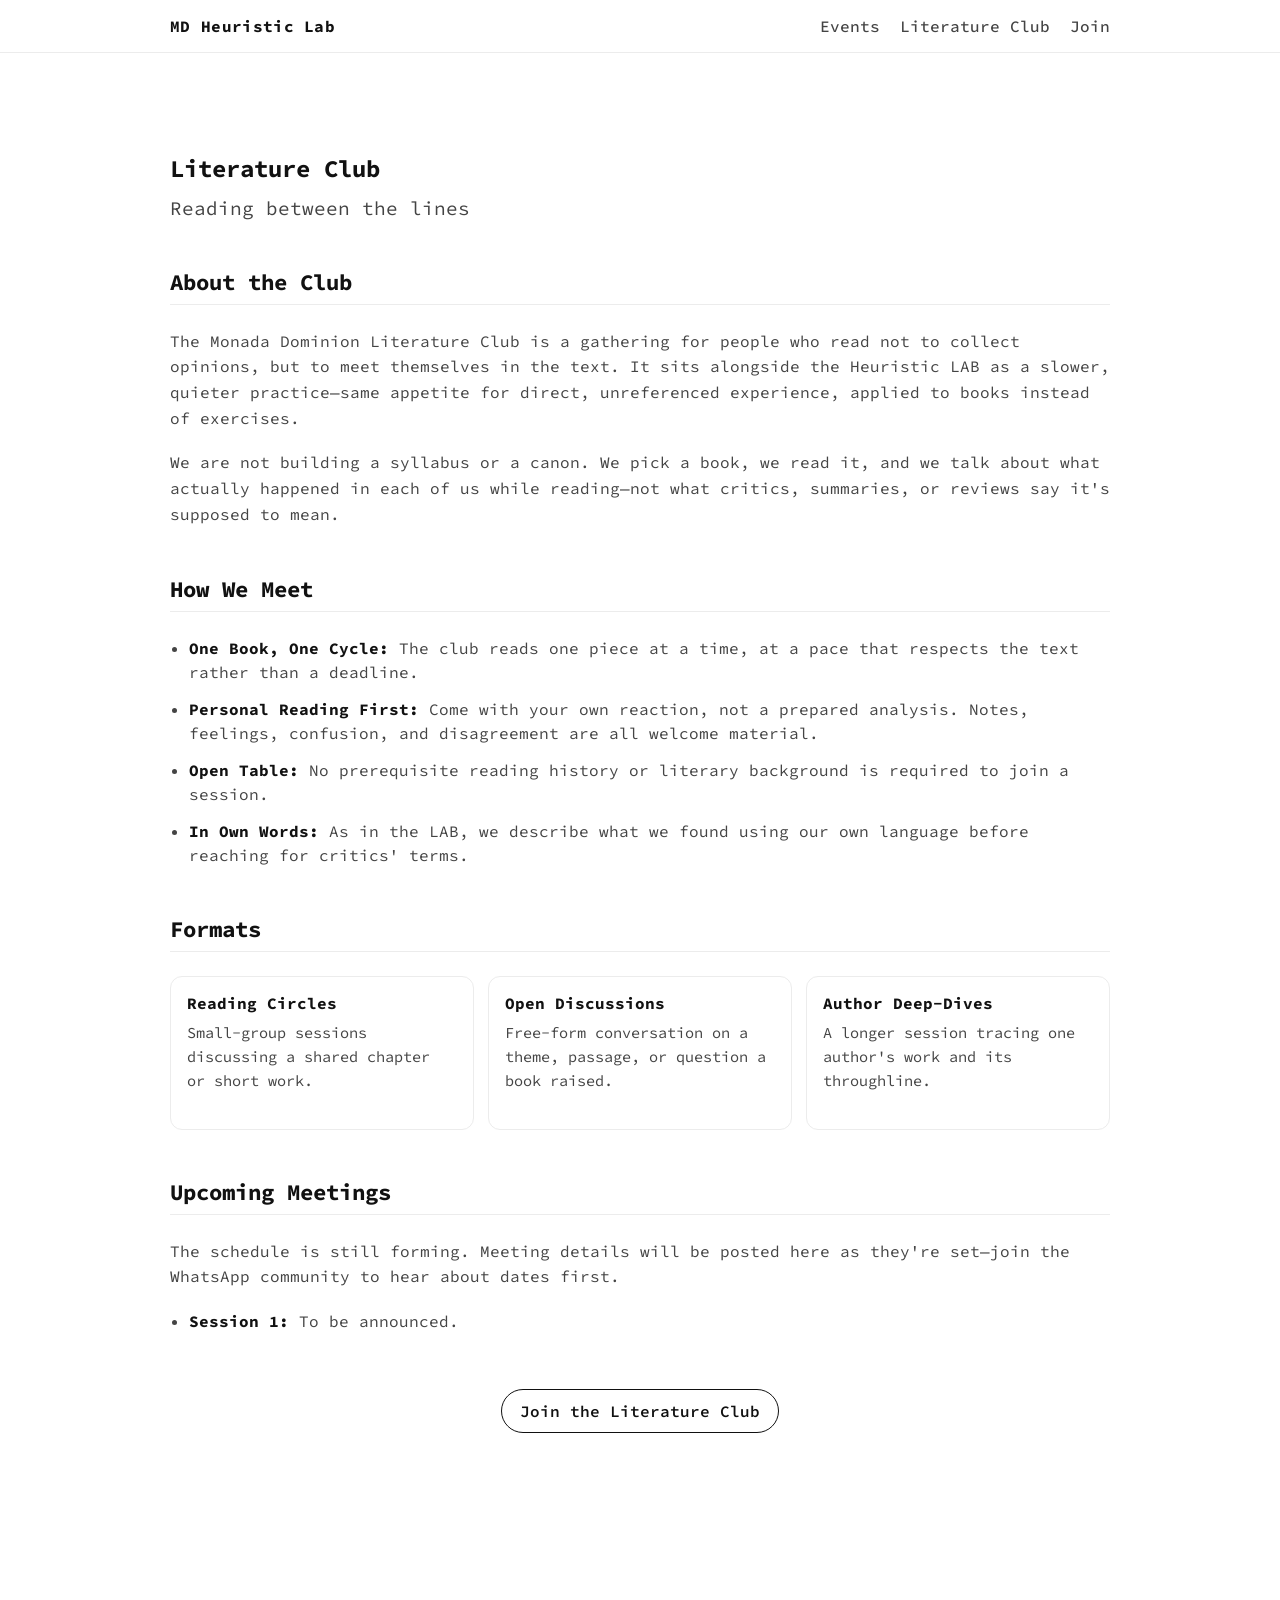
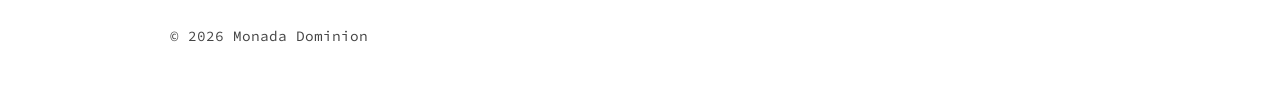
==== literature-club/index.html @ 8b305895 "Literature Club template" ====
<!doctype html>
<html lang="en">
  <head>
    <meta charset="UTF-8" />
    <meta name="viewport" content="width=device-width, initial-scale=1.0" />
    <title>Literature Club - MD Heuristic Lab</title>
    <link rel="preconnect" href="https://fonts.googleapis.com" />
    <link rel="preconnect" href="https://fonts.gstatic.com" crossorigin />
    <link
      href="https://fonts.googleapis.com/css2?family=Source+Code+Pro:wght@400;500;700&display=swap"
      rel="stylesheet"
    />
    <link rel="stylesheet" href="../styles.css" />
  </head>
  <body>
    <header class="top-menu">
      <nav class="menu-wrap" aria-label="Main navigation">
        <a href="../index.html" class="brand glow-text">MD Heuristic Lab</a>
        <ul class="menu-links">
          <li><a href="../index.html#events">Events</a></li>
          <li><a href="index.html">Literature Club</a></li>
          <li><a href="../index.html#join">Join</a></li>
        </ul>
      </nav>
    </header>

    <main>
      <section class="section">
        <h1 class="glow-text">Literature Club</h1>
        <p class="subtitle">Reading between the lines</p>

        <div class="content-block">
          <h2>About the Club</h2>
          <p>The Monada Dominion Literature Club is a gathering for people who read not to collect opinions, but to meet themselves in the text. It sits alongside the Heuristic LAB as a slower, quieter practice—same appetite for direct, unreferenced experience, applied to books instead of exercises.</p>
          <p>We are not building a syllabus or a canon. We pick a book, we read it, and we talk about what actually happened in each of us while reading—not what critics, summaries, or reviews say it's supposed to mean.</p>
        </div>

        <div class="content-block">
          <h2>How We Meet</h2>
          <ul>
            <li><strong>One Book, One Cycle:</strong> The club reads one piece at a time, at a pace that respects the text rather than a deadline.</li>
            <li><strong>Personal Reading First:</strong> Come with your own reaction, not a prepared analysis. Notes, feelings, confusion, and disagreement are all welcome material.</li>
            <li><strong>Open Table:</strong> No prerequisite reading history or literary background is required to join a session.</li>
            <li><strong>In Own Words:</strong> As in the LAB, we describe what we found using our own language before reaching for critics' terms.</li>
          </ul>
        </div>

        <div class="content-block">
          <h2>Formats</h2>
          <div class="event-grid">
            <article class="event-card">
              <h3 class="glow-text">Reading Circles</h3>
              <p>Small-group sessions discussing a shared chapter or short work.</p>
            </article>
            <article class="event-card">
              <h3 class="glow-text">Open Discussions</h3>
              <p>Free-form conversation on a theme, passage, or question a book raised.</p>
            </article>
            <article class="event-card">
              <h3 class="glow-text">Author Deep-Dives</h3>
              <p>A longer session tracing one author's work and its throughline.</p>
            </article>
          </div>
        </div>

        <div class="content-block">
          <h2>Upcoming Meetings</h2>
          <p>The schedule is still forming. Meeting details will be posted here as they're set—join the WhatsApp community to hear about dates first.</p>
          <ul>
            <li><strong>Session 1:</strong> To be announced.</li>
          </ul>
        </div>

        <div class="content-block" style="text-align: center; margin-bottom: 5rem;">
          <a href="../index.html#join" class="cta-button">Join the Literature Club</a>
        </div>
      </section>
    </main>

    <footer class="footer">
      <p>© 2026 Monada Dominion</p>
    </footer>
  </body>
</html>
---- styles.css ----
:root {
  --bg: #ffffff;
  --text: #111111;
  --muted: #444444;
  --line: #ececec;
  --glow-soft: rgba(70, 120, 255, 0.2);
  --glow-mid: rgba(70, 120, 255, 0.33);
}

* {
  box-sizing: border-box;
}

html,
body {
  margin: 0;
  padding: 0;
  background: var(--bg);
  color: var(--text);
  font-family: "Source Code Pro", ui-monospace, SFMono-Regular, Menlo, Monaco,
    Consolas, "Liberation Mono", "Courier New", monospace;
  scroll-behavior: smooth;
}

a {
  color: inherit;
  text-decoration: none;
}

.top-menu {
  position: sticky;
  top: 0;
  z-index: 10;
  background: rgba(255, 255, 255, 0.9);
  border-bottom: 1px solid var(--line);
  backdrop-filter: blur(8px);
}

.menu-wrap {
  max-width: 980px;
  margin: 0 auto;
  padding: 1rem 1.25rem;
  display: flex;
  justify-content: space-between;
  align-items: center;
}

.brand {
  font-weight: 700;
  letter-spacing: 0.02em;
}

.menu-links {
  list-style: none;
  margin: 0;
  padding: 0;
  display: flex;
  gap: 1.25rem;
}

.menu-links a {
  font-weight: 500;
  color: var(--muted);
}

.menu-links a:hover {
  color: var(--text);
}

.section {
  max-width: 980px;
  margin: 0 auto;
  padding: 5rem 1.25rem;
}

.hero {
  min-height: 52vh;
  display: grid;
  align-content: center;
  gap: 0.5rem;
  border-bottom: 1px solid var(--line);
}

.hero h1 {
  margin: 0;
  font-size: clamp(2rem, 6vw, 4rem);
  line-height: 1.05;
}

.hero p {
  margin: 0;
  color: var(--muted);
  font-size: clamp(1rem, 2vw, 1.125rem);
}

.events h2,
.cta h2 {
  margin: 0 0 1.25rem;
  font-size: 1.4rem;
}

.event-grid {
  display: grid;
  grid-template-columns: repeat(3, minmax(0, 1fr));
  gap: 0.9rem;
}

.event-card {
  border: 1px solid var(--line);
  border-radius: 12px;
  padding: 1rem;
  transition: transform 160ms ease, box-shadow 220ms ease, border-color 220ms ease;
  height: 100%;
}

.event-card:hover {
  border-color: var(--text);
  box-shadow: 0 4px 20px var(--glow-soft);
  transform: translateY(-2px);
}

.event-card h3 {
  margin: 0 0 0.5rem;
  font-size: 1rem;
}

.event-card p {
  margin: 0;
  color: var(--muted);
  font-size: 0.95rem;
  line-height: 1.5;
}

.cta {
  border-top: 1px solid var(--line);
  border-bottom: 1px solid var(--line);
}

.cta-button {
  display: inline-block;
  margin-top: 0.5rem;
  padding: 0.7rem 1.1rem;
  border: 1px solid var(--text);
  border-radius: 999px;
  font-weight: 600;
  transition: transform 160ms ease, box-shadow 220ms ease, background 220ms ease;
}

.cta-button:hover {
  transform: translateY(-1px);
  background: #fafafa;
  box-shadow: 0 0 0 1px #fff, 0 0 18px var(--glow-soft);
}

.footer {
  max-width: 980px;
  margin: 0 auto;
  padding: 1.2rem 1.25rem 2rem;
  color: var(--muted);
  font-size: 0.9rem;
}

.glow-text {
  animation: textGlow 4.2s ease-in-out infinite alternate;
}

@keyframes textGlow {
  0% {
    text-shadow: 0 0 0 transparent;
  }
  100% {
    text-shadow: 0 0 8px var(--glow-soft), 0 0 20px var(--glow-mid);
  }
}

/* Content Pages */
.subtitle {
  color: var(--muted);
  font-size: 1.2rem;
  margin-top: -0.5rem;
  margin-bottom: 2rem;
}

.content-block {
  margin-top: 3rem;
}

.content-block h2 {
  font-size: 1.4rem;
  margin-bottom: 1.5rem;
  border-bottom: 1px solid var(--line);
  padding-bottom: 0.5rem;
}

.content-block p {
  line-height: 1.6;
  margin-bottom: 1.2rem;
  color: var(--muted);
}

.content-block ul, 
.content-block ol {
  padding-left: 1.2rem;
  margin-bottom: 1.5rem;
  color: var(--muted);
}

.content-block li {
  margin-bottom: 0.8rem;
  line-height: 1.5;
}

.content-block strong {
  color: var(--text);
}

@media (max-width: 820px) {
  .event-grid {
    grid-template-columns: 1fr;
  }

  .menu-links {
    gap: 0.8rem;
  }
}
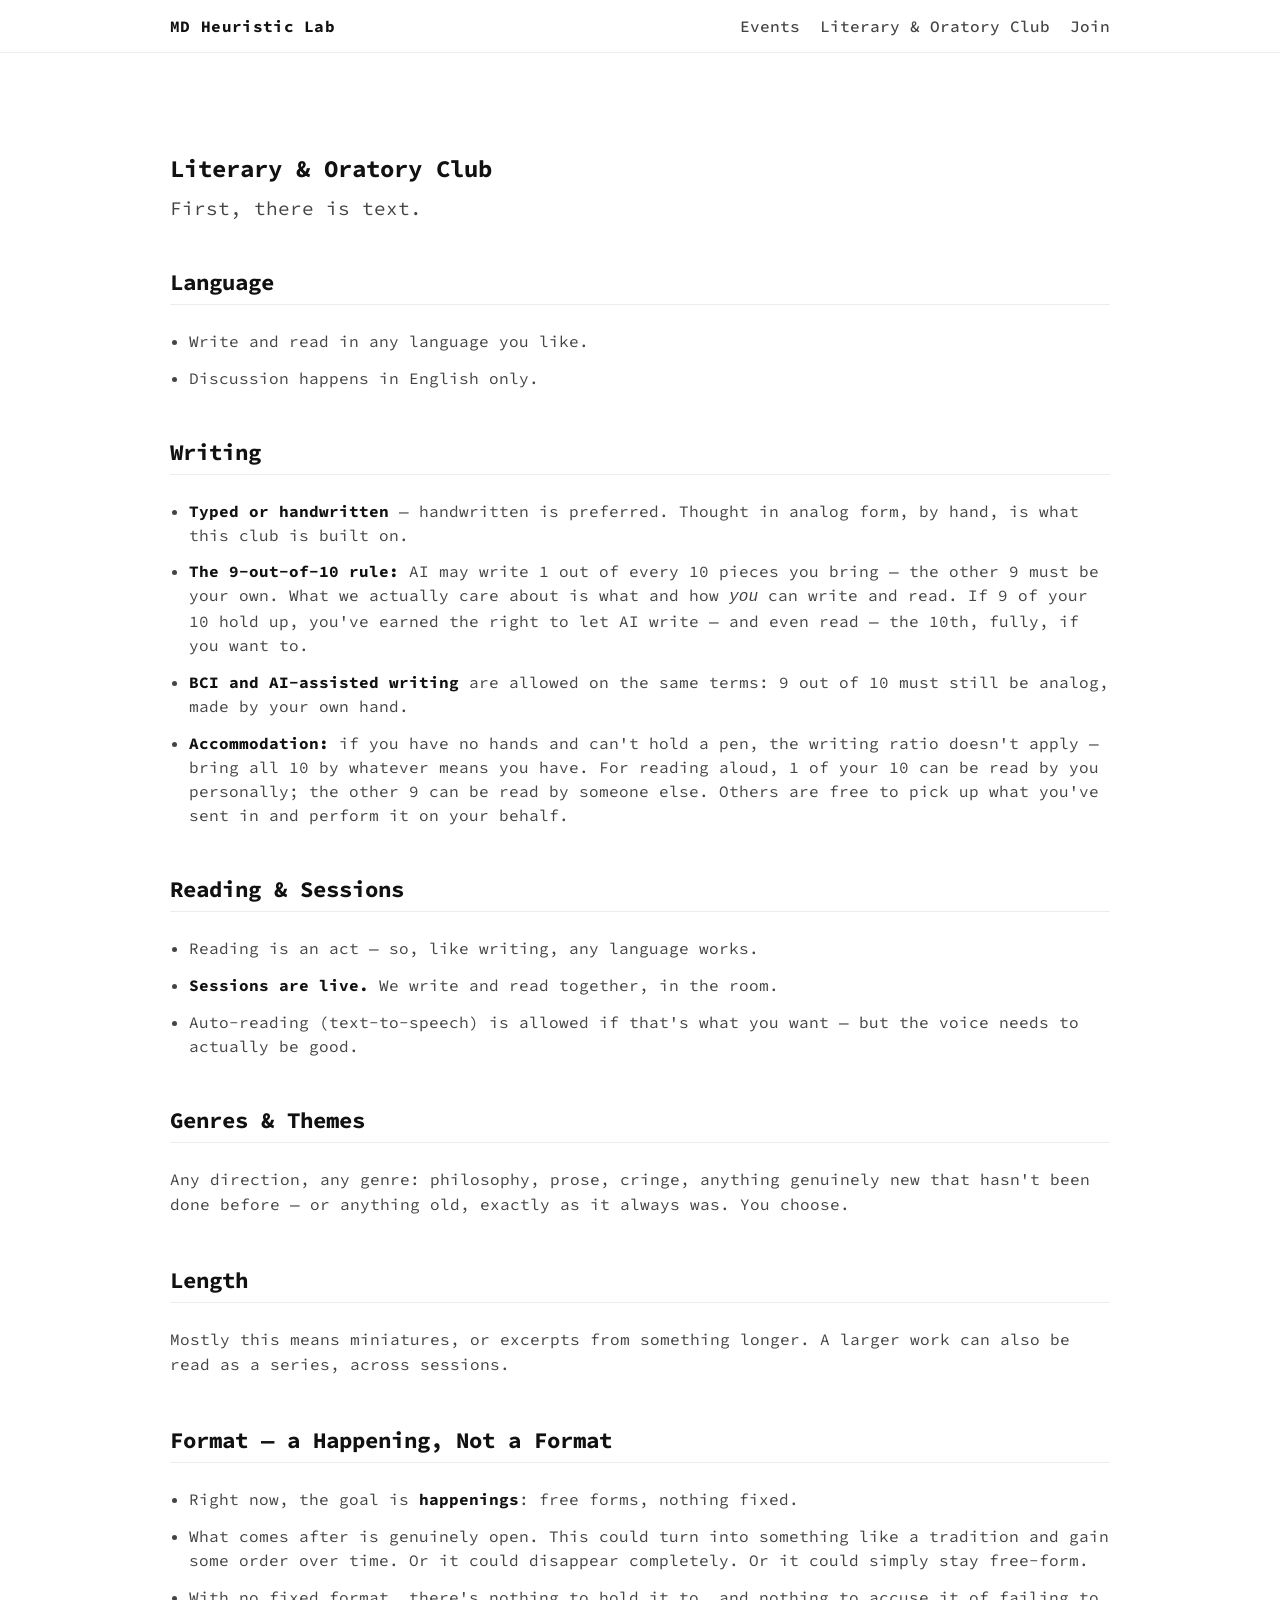
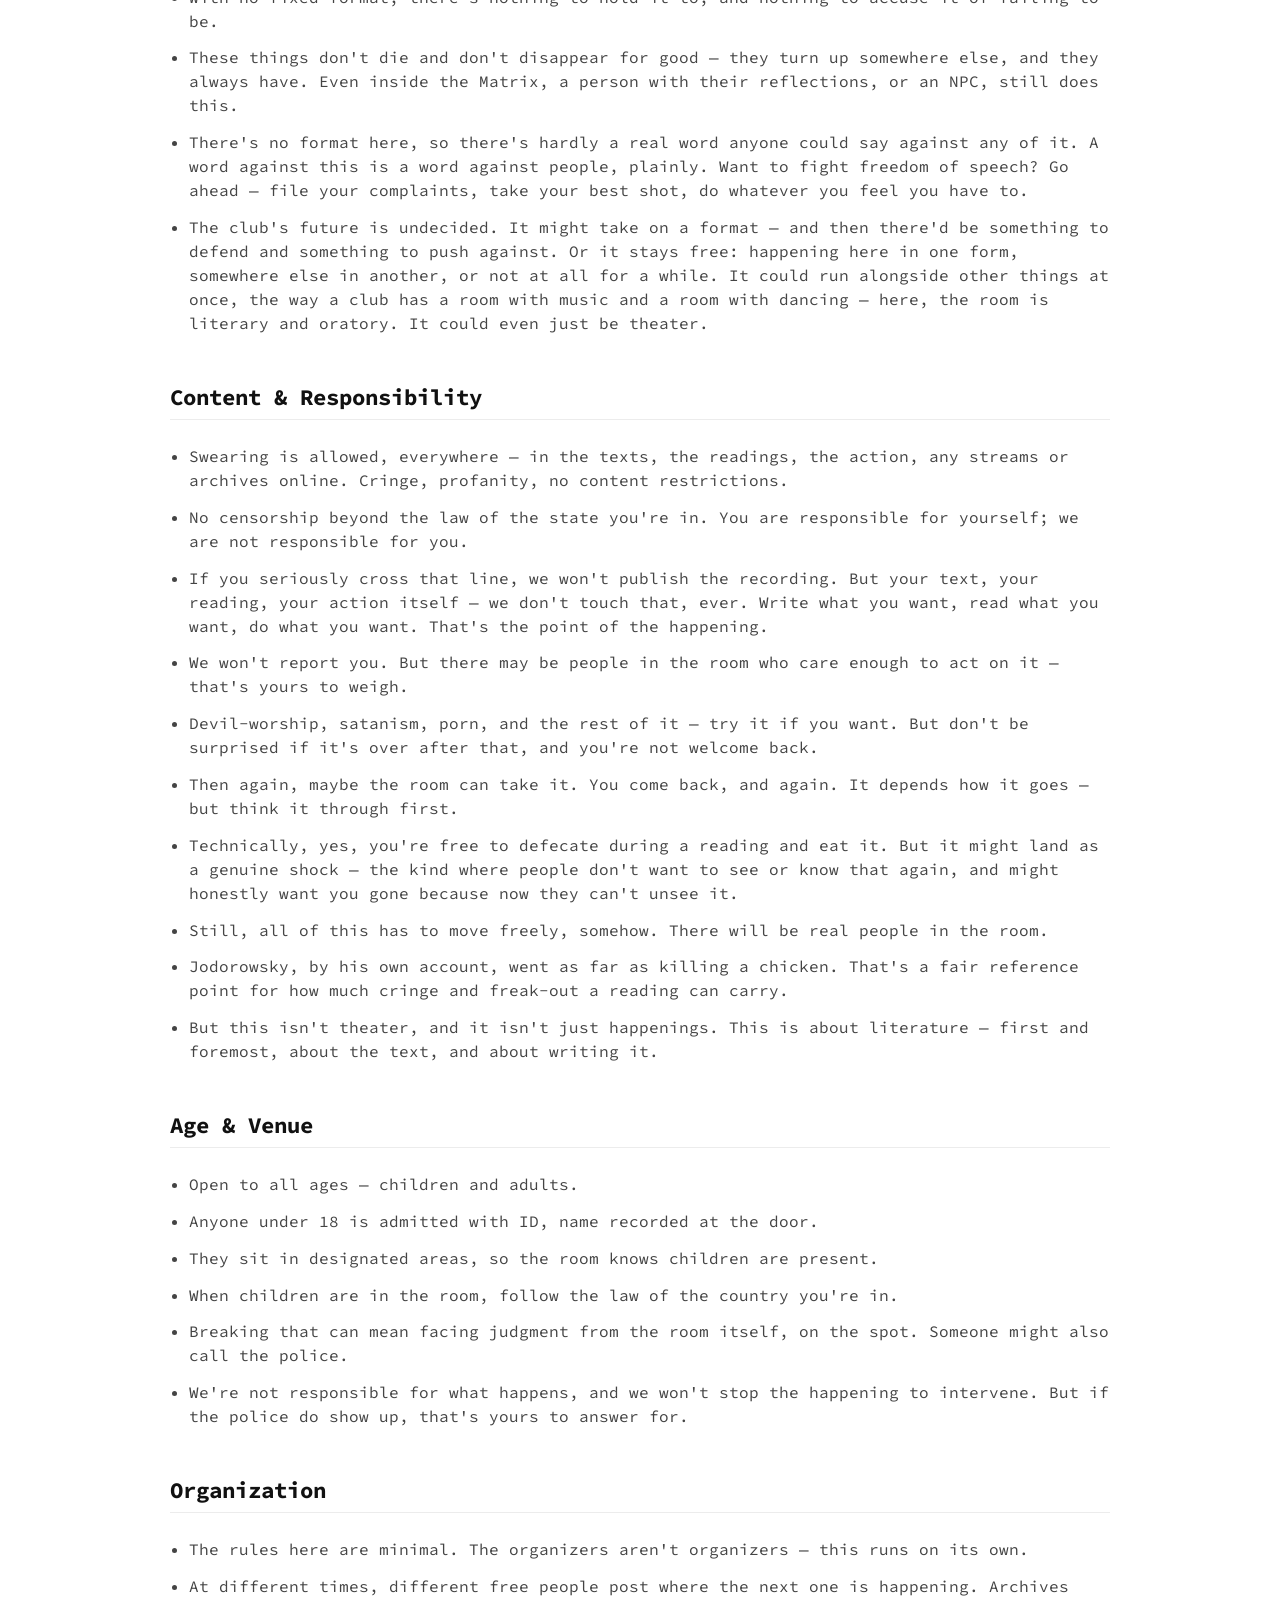
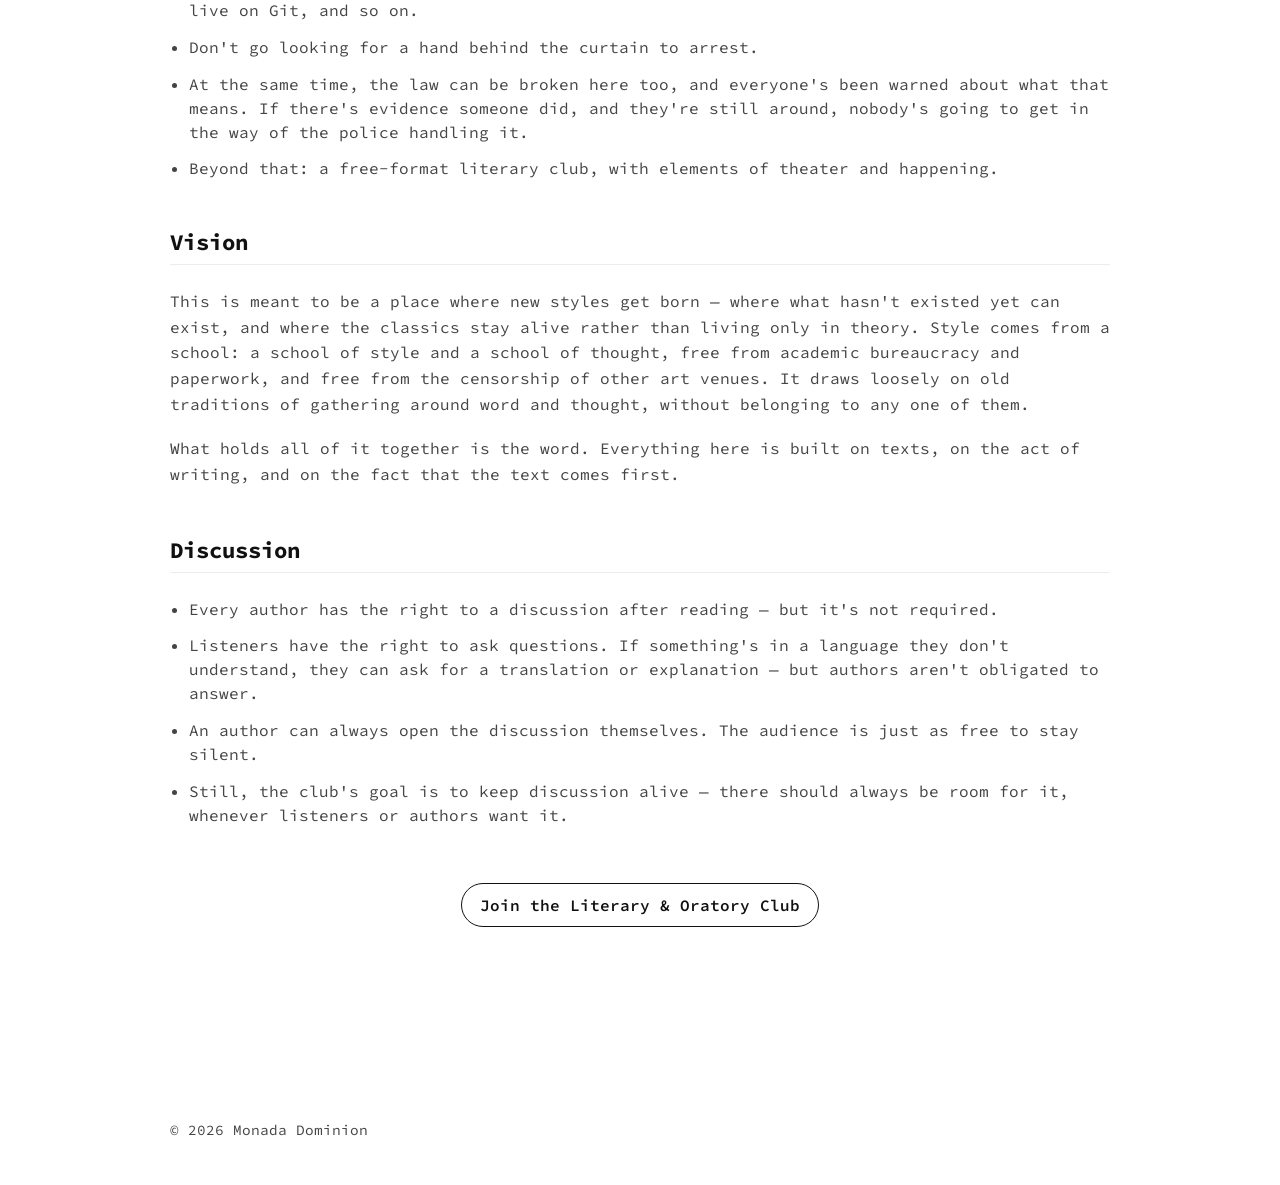
==== commit 62f94039: "Literature Club prototype" ====
--- a/literature-club/index.html
+++ b/literature-club/index.html
@@ -3,7 +3,7 @@
   <head>
     <meta charset="UTF-8" />
     <meta name="viewport" content="width=device-width, initial-scale=1.0" />
-    <title>Literature Club - MD Heuristic Lab</title>
+    <title>Literary & Oratory Club - MD Heuristic Lab</title>
     <link rel="preconnect" href="https://fonts.googleapis.com" />
     <link rel="preconnect" href="https://fonts.gstatic.com" crossorigin />
     <link
@@ -18,7 +18,7 @@
         <a href="../index.html" class="brand glow-text">MD Heuristic Lab</a>
         <ul class="menu-links">
           <li><a href="../index.html#events">Events</a></li>
-          <li><a href="index.html">Literature Club</a></li>
+          <li><a href="index.html">Literary & Oratory Club</a></li>
           <li><a href="../index.html#join">Join</a></li>
         </ul>
       </nav>
@@ -26,53 +26,115 @@
 
     <main>
       <section class="section">
-        <h1 class="glow-text">Literature Club</h1>
-        <p class="subtitle">Reading between the lines</p>
+        <h1 class="glow-text">Literary & Oratory Club</h1>
+        <p class="subtitle">First, there is text.</p>
 
         <div class="content-block">
-          <h2>About the Club</h2>
-          <p>The Monada Dominion Literature Club is a gathering for people who read not to collect opinions, but to meet themselves in the text. It sits alongside the Heuristic LAB as a slower, quieter practice—same appetite for direct, unreferenced experience, applied to books instead of exercises.</p>
-          <p>We are not building a syllabus or a canon. We pick a book, we read it, and we talk about what actually happened in each of us while reading—not what critics, summaries, or reviews say it's supposed to mean.</p>
-        </div>
-
-        <div class="content-block">
-          <h2>How We Meet</h2>
+          <h2>Language</h2>
           <ul>
-            <li><strong>One Book, One Cycle:</strong> The club reads one piece at a time, at a pace that respects the text rather than a deadline.</li>
-            <li><strong>Personal Reading First:</strong> Come with your own reaction, not a prepared analysis. Notes, feelings, confusion, and disagreement are all welcome material.</li>
-            <li><strong>Open Table:</strong> No prerequisite reading history or literary background is required to join a session.</li>
-            <li><strong>In Own Words:</strong> As in the LAB, we describe what we found using our own language before reaching for critics' terms.</li>
+            <li>Write and read in any language you like.</li>
+            <li>Discussion happens in English only.</li>
           </ul>
         </div>
 
         <div class="content-block">
-          <h2>Formats</h2>
-          <div class="event-grid">
-            <article class="event-card">
-              <h3 class="glow-text">Reading Circles</h3>
-              <p>Small-group sessions discussing a shared chapter or short work.</p>
-            </article>
-            <article class="event-card">
-              <h3 class="glow-text">Open Discussions</h3>
-              <p>Free-form conversation on a theme, passage, or question a book raised.</p>
-            </article>
-            <article class="event-card">
-              <h3 class="glow-text">Author Deep-Dives</h3>
-              <p>A longer session tracing one author's work and its throughline.</p>
-            </article>
-          </div>
+          <h2>Writing</h2>
+          <ul>
+            <li><strong>Typed or handwritten</strong> — handwritten is preferred. Thought in analog form, by hand, is what this club is built on.</li>
+            <li><strong>The 9-out-of-10 rule:</strong> AI may write 1 out of every 10 pieces you bring — the other 9 must be your own. What we actually care about is what and how <em>you</em> can write and read. If 9 of your 10 hold up, you've earned the right to let AI write — and even read — the 10th, fully, if you want to.</li>
+            <li><strong>BCI and AI-assisted writing</strong> are allowed on the same terms: 9 out of 10 must still be analog, made by your own hand.</li>
+            <li><strong>Accommodation:</strong> if you have no hands and can't hold a pen, the writing ratio doesn't apply — bring all 10 by whatever means you have. For reading aloud, 1 of your 10 can be read by you personally; the other 9 can be read by someone else. Others are free to pick up what you've sent in and perform it on your behalf.</li>
+          </ul>
         </div>
 
         <div class="content-block">
-          <h2>Upcoming Meetings</h2>
-          <p>The schedule is still forming. Meeting details will be posted here as they're set—join the WhatsApp community to hear about dates first.</p>
+          <h2>Reading & Sessions</h2>
           <ul>
-            <li><strong>Session 1:</strong> To be announced.</li>
+            <li>Reading is an act — so, like writing, any language works.</li>
+            <li><strong>Sessions are live.</strong> We write and read together, in the room.</li>
+            <li>Auto-reading (text-to-speech) is allowed if that's what you want — but the voice needs to actually be good.</li>
+          </ul>
+        </div>
+
+        <div class="content-block">
+          <h2>Genres & Themes</h2>
+          <p>Any direction, any genre: philosophy, prose, cringe, anything genuinely new that hasn't been done before — or anything old, exactly as it always was. You choose.</p>
+        </div>
+
+        <div class="content-block">
+          <h2>Length</h2>
+          <p>Mostly this means miniatures, or excerpts from something longer. A larger work can also be read as a series, across sessions.</p>
+        </div>
+
+        <div class="content-block">
+          <h2>Format — a Happening, Not a Format</h2>
+          <ul>
+            <li>Right now, the goal is <strong>happenings</strong>: free forms, nothing fixed.</li>
+            <li>What comes after is genuinely open. This could turn into something like a tradition and gain some order over time. Or it could disappear completely. Or it could simply stay free-form.</li>
+            <li>With no fixed format, there's nothing to hold it to, and nothing to accuse it of failing to be.</li>
+            <li>These things don't die and don't disappear for good — they turn up somewhere else, and they always have. Even inside the Matrix, a person with their reflections, or an NPC, still does this.</li>
+            <li>There's no format here, so there's hardly a real word anyone could say against any of it. A word against this is a word against people, plainly. Want to fight freedom of speech? Go ahead — file your complaints, take your best shot, do whatever you feel you have to.</li>
+            <li>The club's future is undecided. It might take on a format — and then there'd be something to defend and something to push against. Or it stays free: happening here in one form, somewhere else in another, or not at all for a while. It could run alongside other things at once, the way a club has a room with music and a room with dancing — here, the room is literary and oratory. It could even just be theater.</li>
+          </ul>
+        </div>
+
+        <div class="content-block">
+          <h2>Content & Responsibility</h2>
+          <ul>
+            <li>Swearing is allowed, everywhere — in the texts, the readings, the action, any streams or archives online. Cringe, profanity, no content restrictions.</li>
+            <li>No censorship beyond the law of the state you're in. You are responsible for yourself; we are not responsible for you.</li>
+            <li>If you seriously cross that line, we won't publish the recording. But your text, your reading, your action itself — we don't touch that, ever. Write what you want, read what you want, do what you want. That's the point of the happening.</li>
+            <li>We won't report you. But there may be people in the room who care enough to act on it — that's yours to weigh.</li>
+            <li>Devil-worship, satanism, porn, and the rest of it — try it if you want. But don't be surprised if it's over after that, and you're not welcome back.</li>
+            <li>Then again, maybe the room can take it. You come back, and again. It depends how it goes — but think it through first.</li>
+            <li>Technically, yes, you're free to defecate during a reading and eat it. But it might land as a genuine shock — the kind where people don't want to see or know that again, and might honestly want you gone because now they can't unsee it.</li>
+            <li>Still, all of this has to move freely, somehow. There will be real people in the room.</li>
+            <li>Jodorowsky, by his own account, went as far as killing a chicken. That's a fair reference point for how much cringe and freak-out a reading can carry.</li>
+            <li>But this isn't theater, and it isn't just happenings. This is about literature — first and foremost, about the text, and about writing it.</li>
+          </ul>
+        </div>
+
+        <div class="content-block">
+          <h2>Age & Venue</h2>
+          <ul>
+            <li>Open to all ages — children and adults.</li>
+            <li>Anyone under 18 is admitted with ID, name recorded at the door.</li>
+            <li>They sit in designated areas, so the room knows children are present.</li>
+            <li>When children are in the room, follow the law of the country you're in.</li>
+            <li>Breaking that can mean facing judgment from the room itself, on the spot. Someone might also call the police.</li>
+            <li>We're not responsible for what happens, and we won't stop the happening to intervene. But if the police do show up, that's yours to answer for.</li>
+          </ul>
+        </div>
+
+        <div class="content-block">
+          <h2>Organization</h2>
+          <ul>
+            <li>The rules here are minimal. The organizers aren't organizers — this runs on its own.</li>
+            <li>At different times, different free people post where the next one is happening. Archives live on Git, and so on.</li>
+            <li>Don't go looking for a hand behind the curtain to arrest.</li>
+            <li>At the same time, the law can be broken here too, and everyone's been warned about what that means. If there's evidence someone did, and they're still around, nobody's going to get in the way of the police handling it.</li>
+            <li>Beyond that: a free-format literary club, with elements of theater and happening.</li>
+          </ul>
+        </div>
+
+        <div class="content-block">
+          <h2>Vision</h2>
+          <p>This is meant to be a place where new styles get born — where what hasn't existed yet can exist, and where the classics stay alive rather than living only in theory. Style comes from a school: a school of style and a school of thought, free from academic bureaucracy and paperwork, and free from the censorship of other art venues. It draws loosely on old traditions of gathering around word and thought, without belonging to any one of them.</p>
+          <p>What holds all of it together is the word. Everything here is built on texts, on the act of writing, and on the fact that the text comes first.</p>
+        </div>
+
+        <div class="content-block">
+          <h2>Discussion</h2>
+          <ul>
+            <li>Every author has the right to a discussion after reading — but it's not required.</li>
+            <li>Listeners have the right to ask questions. If something's in a language they don't understand, they can ask for a translation or explanation — but authors aren't obligated to answer.</li>
+            <li>An author can always open the discussion themselves. The audience is just as free to stay silent.</li>
+            <li>Still, the club's goal is to keep discussion alive — there should always be room for it, whenever listeners or authors want it.</li>
           </ul>
         </div>
 
         <div class="content-block" style="text-align: center; margin-bottom: 5rem;">
-          <a href="../index.html#join" class="cta-button">Join the Literature Club</a>
+          <a href="../index.html#join" class="cta-button">Join the Literary & Oratory Club</a>
         </div>
       </section>
     </main>
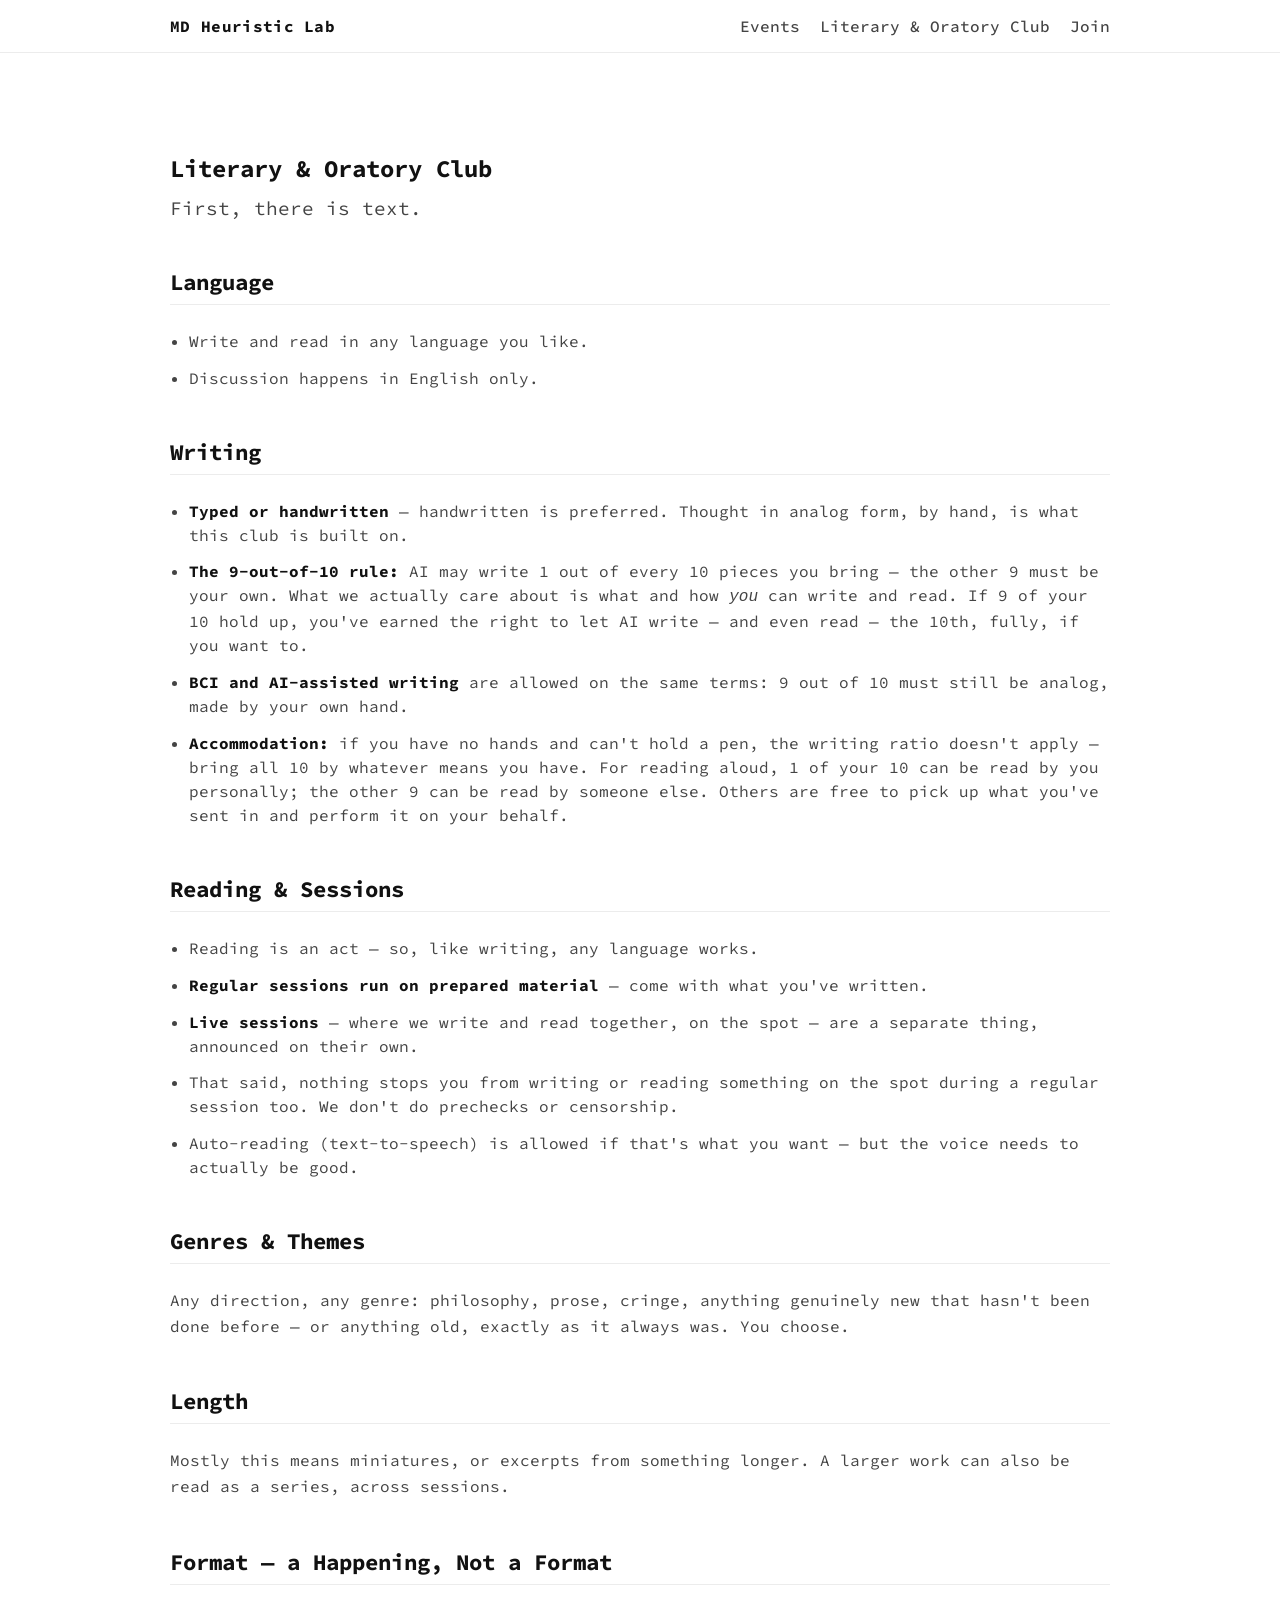
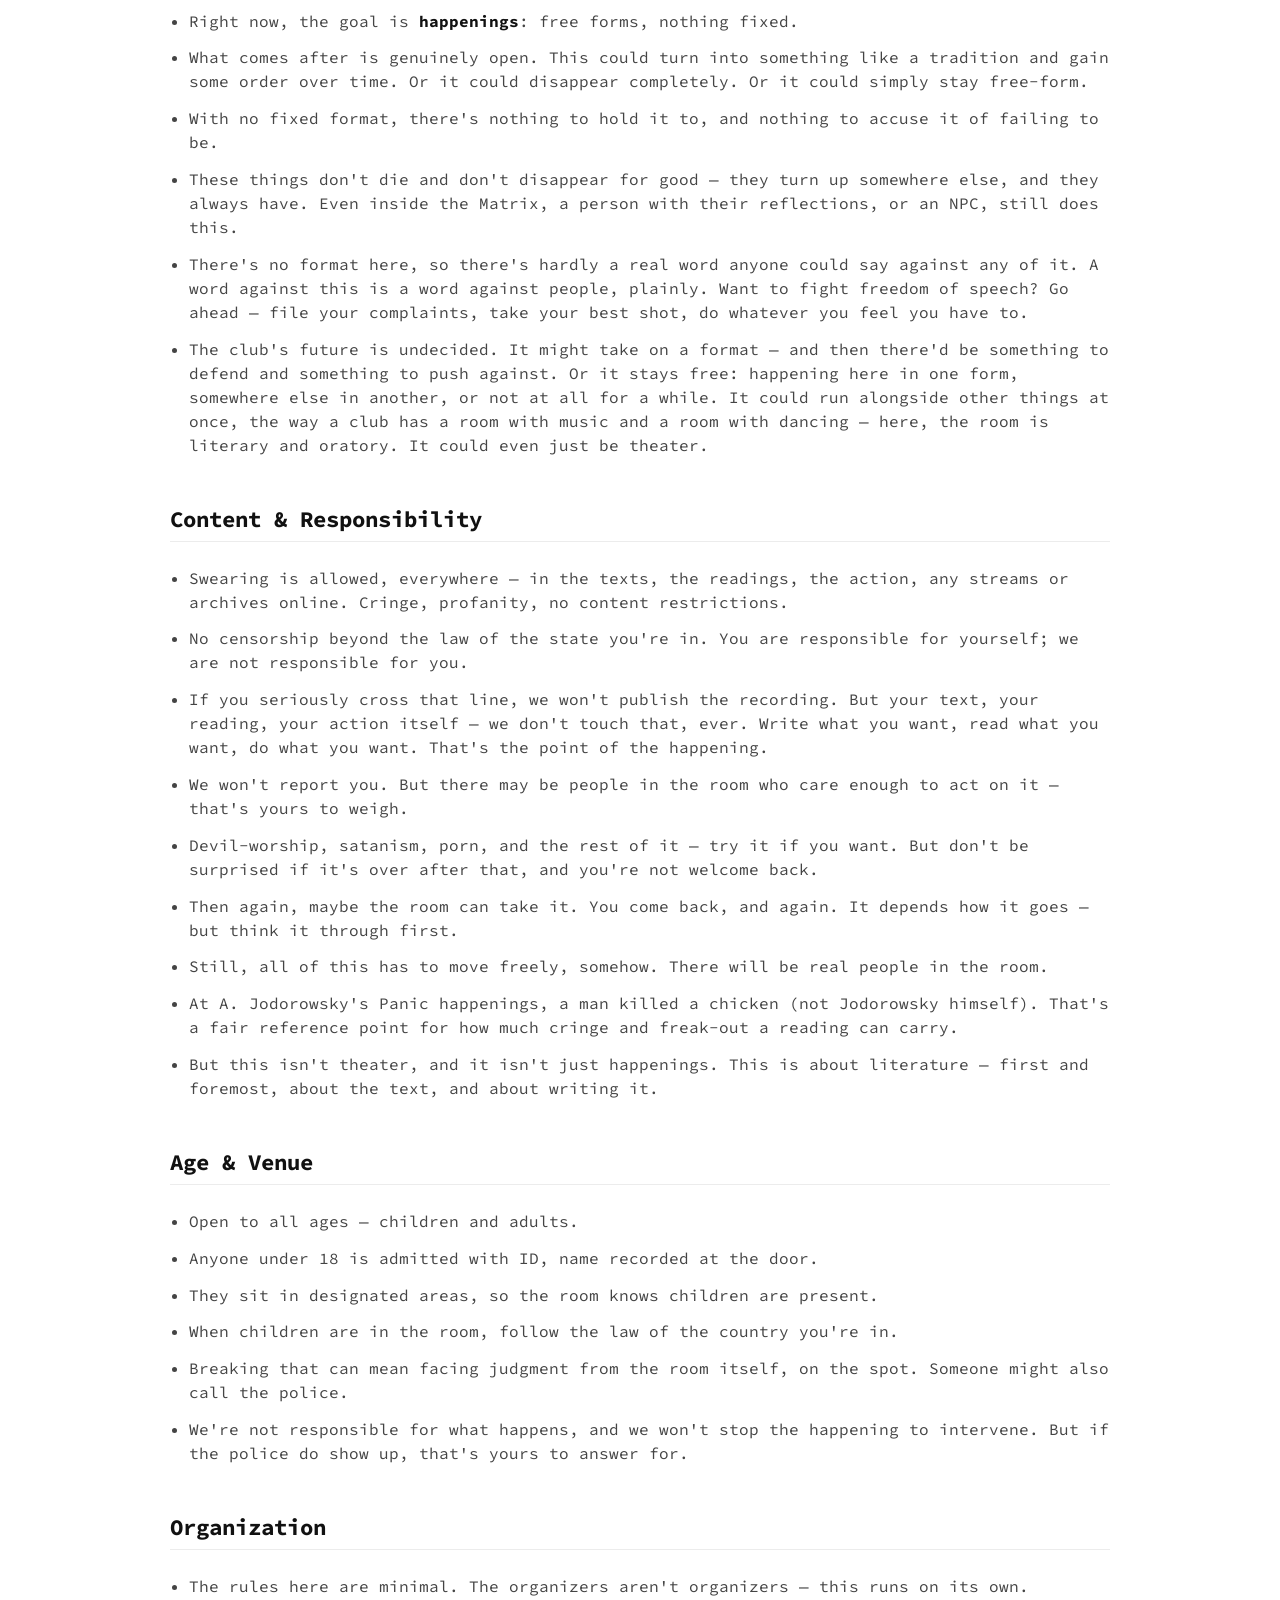
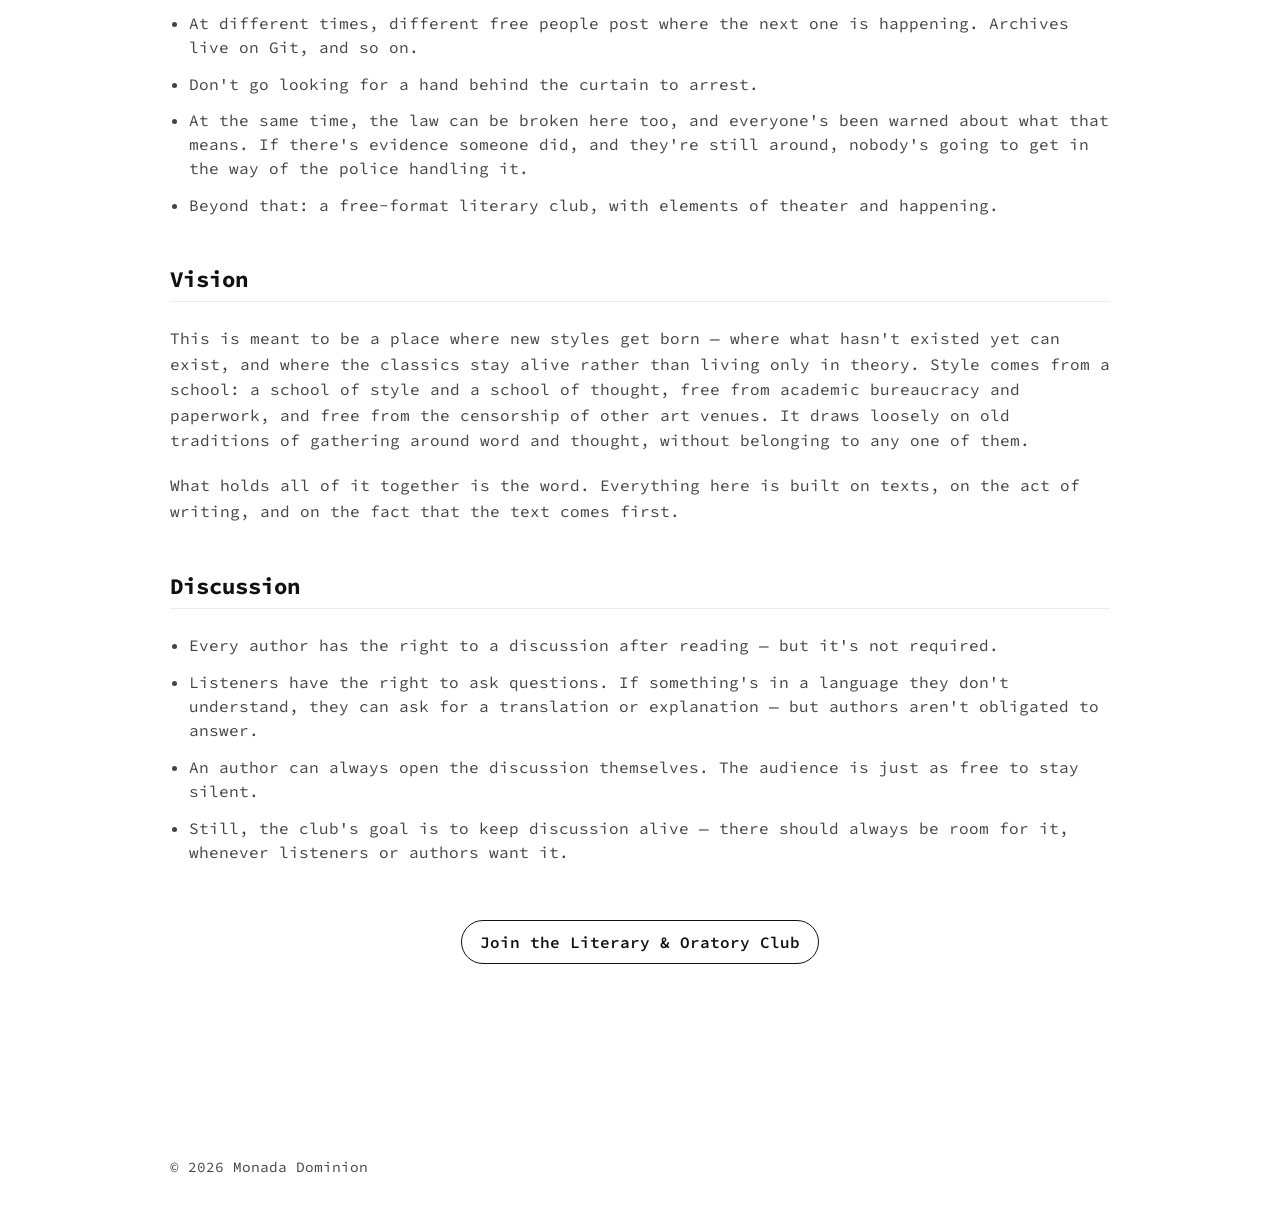
==== commit 7b186fb5: "correcting text" ====
--- a/literature-club/index.html
+++ b/literature-club/index.html
@@ -51,7 +51,9 @@
           <h2>Reading & Sessions</h2>
           <ul>
             <li>Reading is an act — so, like writing, any language works.</li>
-            <li><strong>Sessions are live.</strong> We write and read together, in the room.</li>
+            <li><strong>Regular sessions run on prepared material</strong> — come with what you've written.</li>
+            <li><strong>Live sessions</strong> — where we write and read together, on the spot — are a separate thing, announced on their own.</li>
+            <li>That said, nothing stops you from writing or reading something on the spot during a regular session too. We don't do prechecks or censorship.</li>
             <li>Auto-reading (text-to-speech) is allowed if that's what you want — but the voice needs to actually be good.</li>
           </ul>
         </div>
@@ -87,9 +89,8 @@
             <li>We won't report you. But there may be people in the room who care enough to act on it — that's yours to weigh.</li>
             <li>Devil-worship, satanism, porn, and the rest of it — try it if you want. But don't be surprised if it's over after that, and you're not welcome back.</li>
             <li>Then again, maybe the room can take it. You come back, and again. It depends how it goes — but think it through first.</li>
-            <li>Technically, yes, you're free to defecate during a reading and eat it. But it might land as a genuine shock — the kind where people don't want to see or know that again, and might honestly want you gone because now they can't unsee it.</li>
             <li>Still, all of this has to move freely, somehow. There will be real people in the room.</li>
-            <li>Jodorowsky, by his own account, went as far as killing a chicken. That's a fair reference point for how much cringe and freak-out a reading can carry.</li>
+            <li>At A. Jodorowsky's Panic happenings, a man killed a chicken (not Jodorowsky himself). That's a fair reference point for how much cringe and freak-out a reading can carry.</li>
             <li>But this isn't theater, and it isn't just happenings. This is about literature — first and foremost, about the text, and about writing it.</li>
           </ul>
         </div>
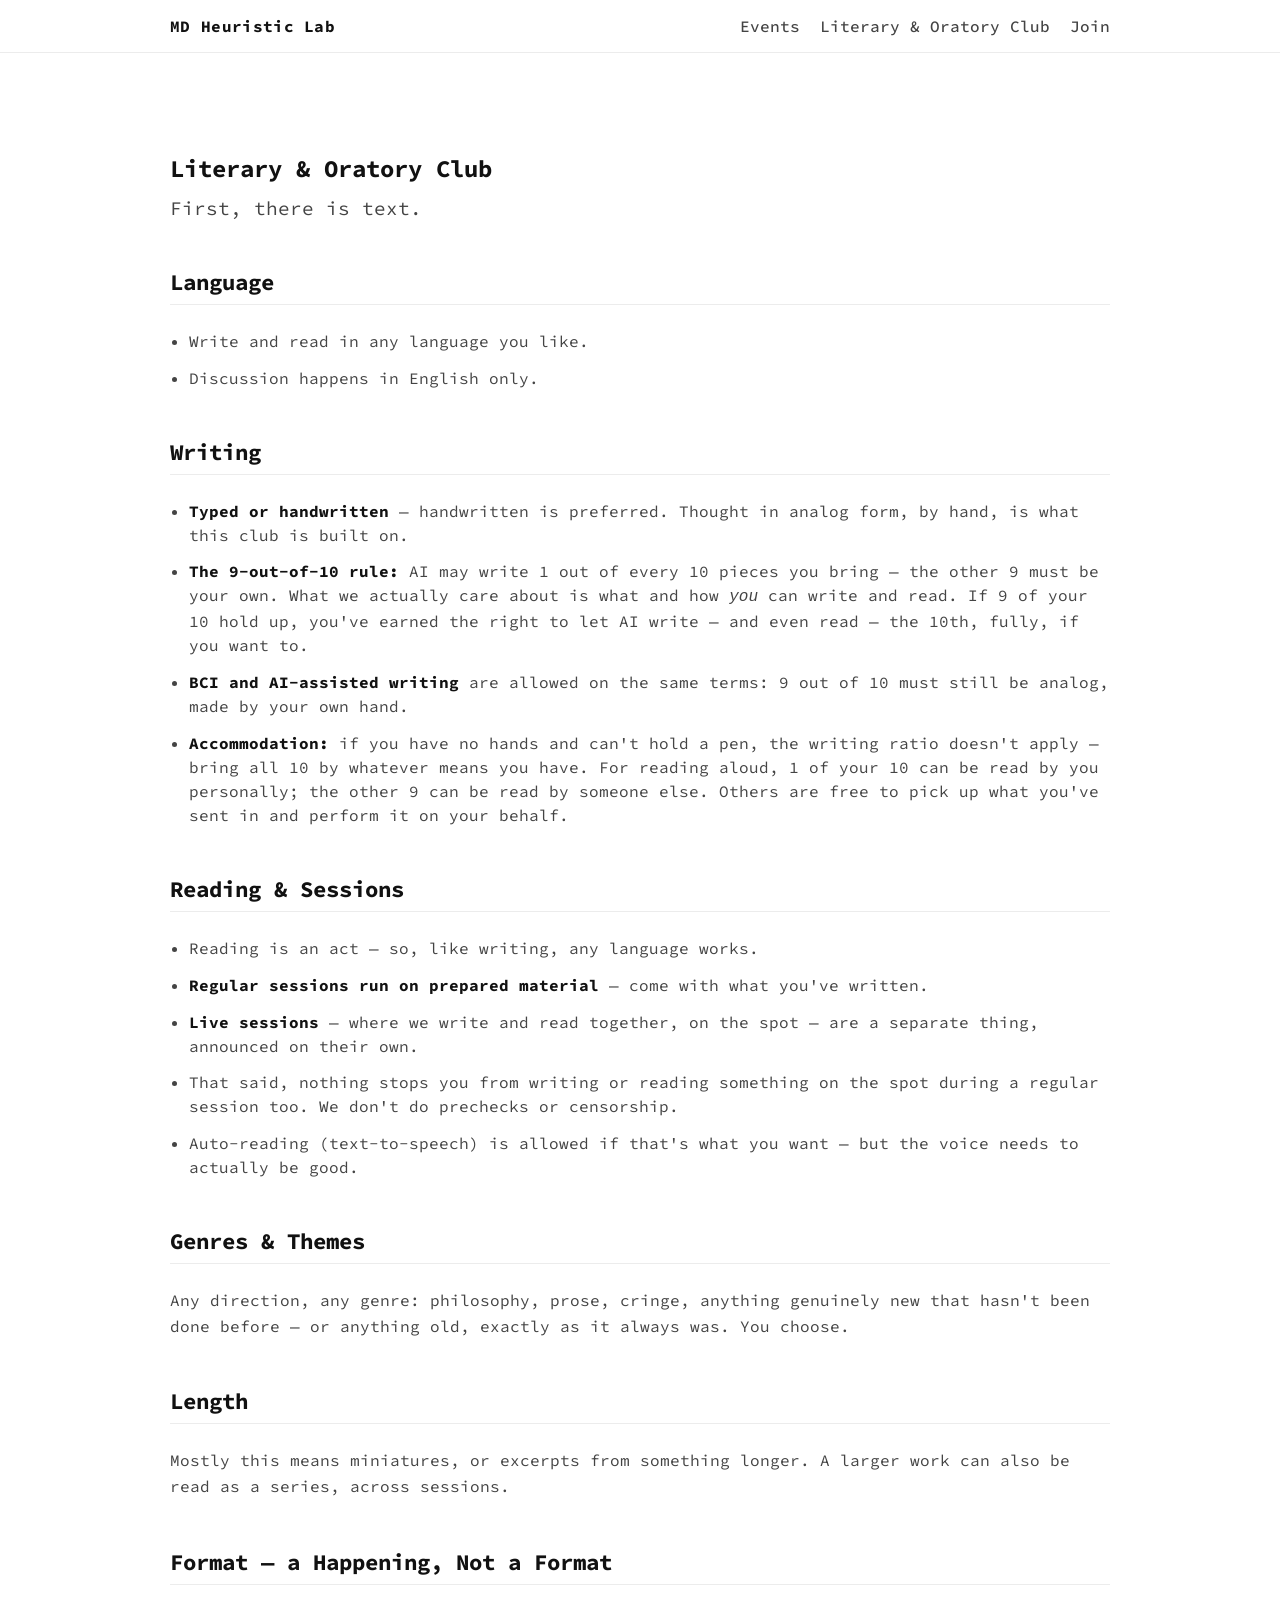
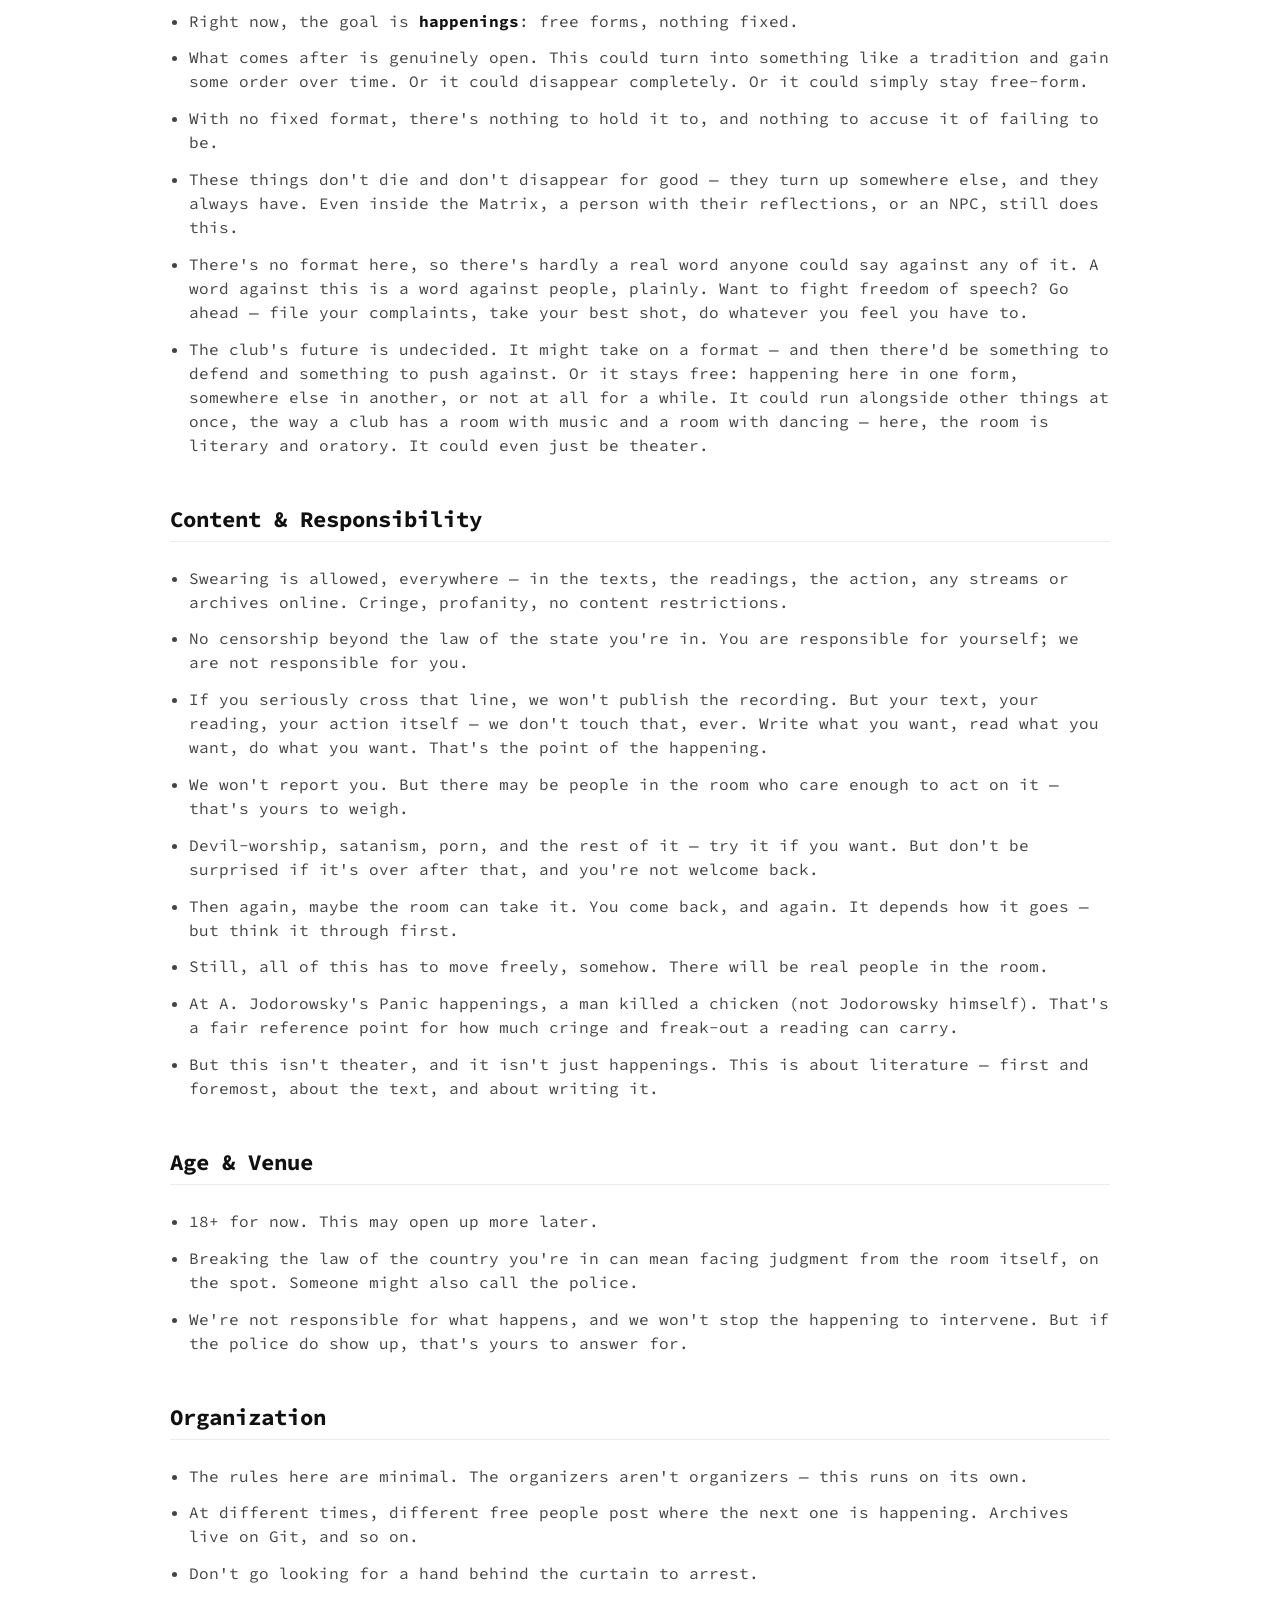
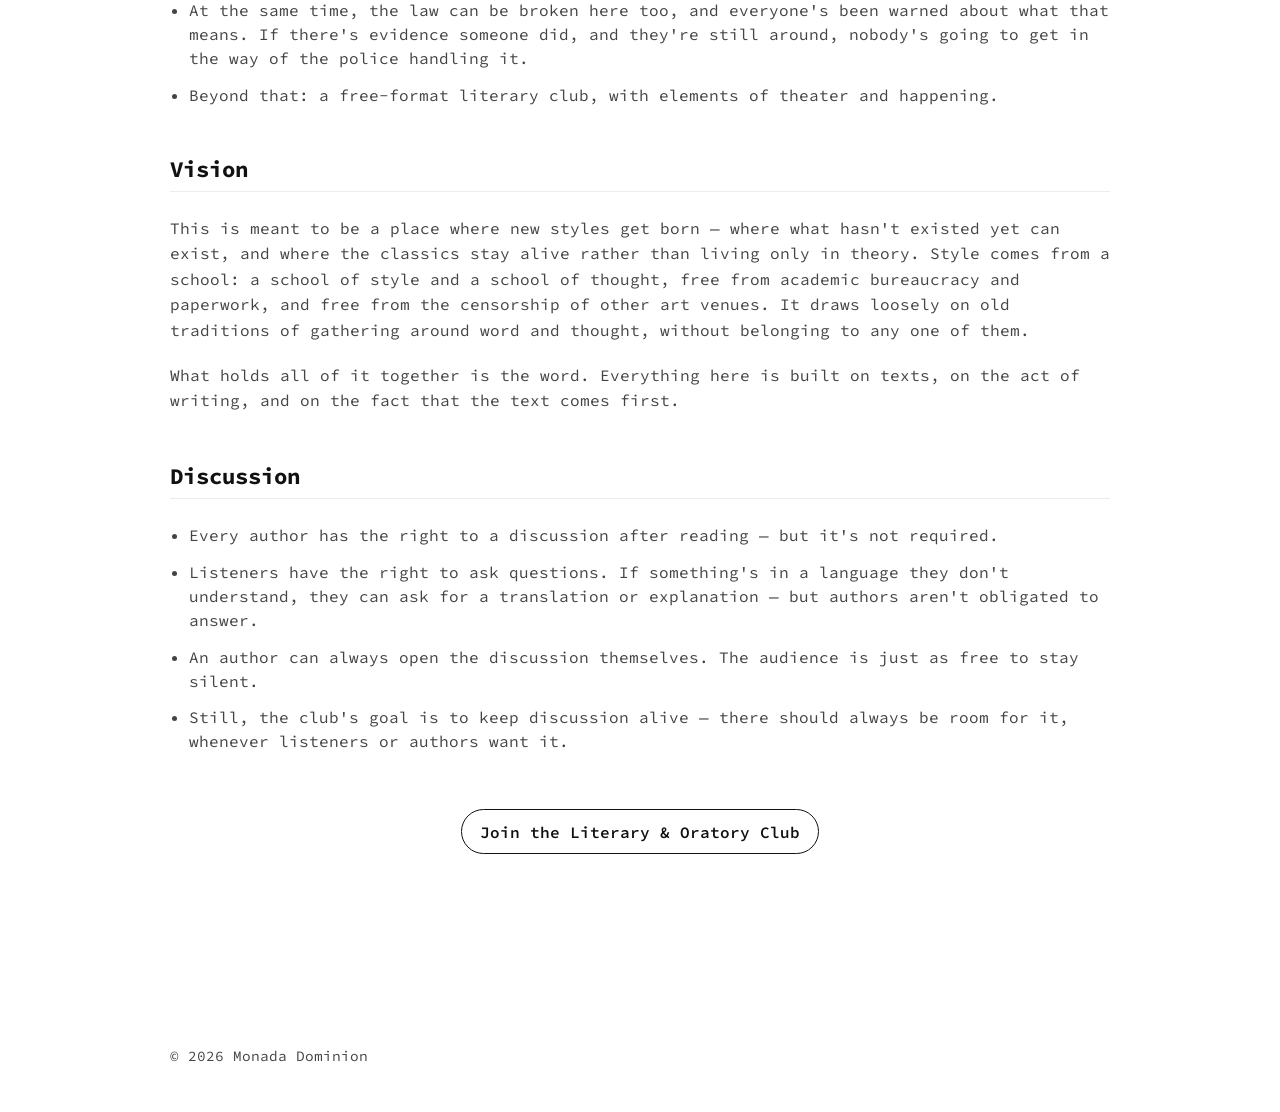
==== commit 8732a70e: "age restrictions updated" ====
--- a/literature-club/index.html
+++ b/literature-club/index.html
@@ -98,11 +98,8 @@
         <div class="content-block">
           <h2>Age & Venue</h2>
           <ul>
-            <li>Open to all ages — children and adults.</li>
-            <li>Anyone under 18 is admitted with ID, name recorded at the door.</li>
-            <li>They sit in designated areas, so the room knows children are present.</li>
-            <li>When children are in the room, follow the law of the country you're in.</li>
-            <li>Breaking that can mean facing judgment from the room itself, on the spot. Someone might also call the police.</li>
+            <li>18+ for now. This may open up more later.</li>
+            <li>Breaking the law of the country you're in can mean facing judgment from the room itself, on the spot. Someone might also call the police.</li>
             <li>We're not responsible for what happens, and we won't stop the happening to intervene. But if the police do show up, that's yours to answer for.</li>
           </ul>
         </div>
